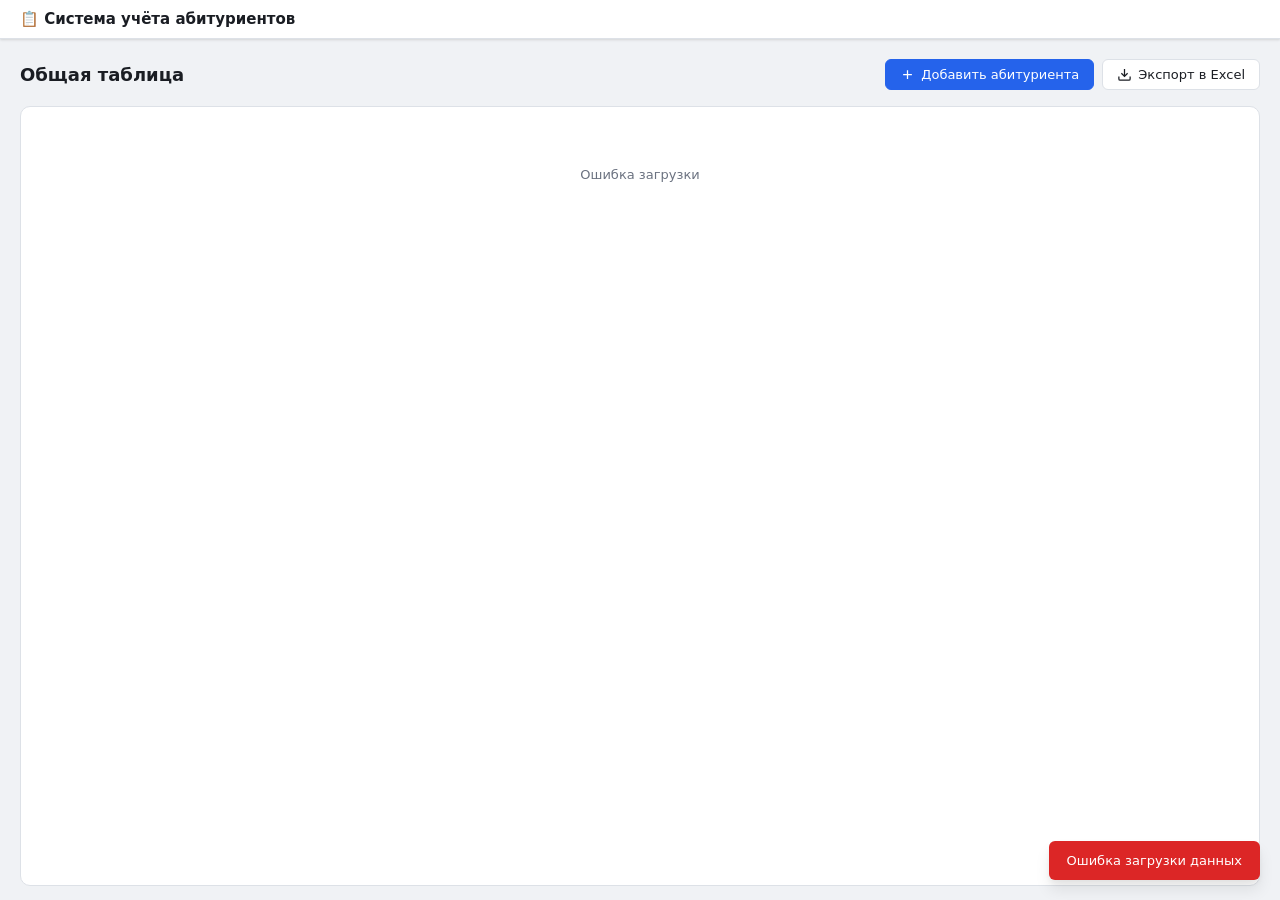
==== templates/index.html @ fa6f6f57 "new_proj" ====
<!DOCTYPE html>
<html lang="ru">
<head>
  <meta charset="UTF-8">
  <title>Общая таблица</title>
  <link rel="stylesheet" href="/static/css/style.css">
  <style>
    .page-header {
      display: flex;
      align-items: center;
      justify-content: space-between;
      margin-bottom: 16px;
    }
    .page-header h1 { font-size: 18px; font-weight: 700; }
    .table-container { height: calc(100vh - 120px); }
    .table-wrapper { height: 100%; }
    .action-cell { display: flex; gap: 6px; }
    td.action-cell { max-width: none; }
  </style>
</head>
<body>
<div class="app-wrapper">
  <div class="topbar">
    <span class="topbar-title">📋 Система учёта абитуриентов</span>
  </div>
  <div class="page-content">
    <div class="page-header">
      <h1>Общая таблица</h1>
      <div class="btn-toolbar">
        <button class="btn btn-primary" onclick="addApplicant()">
          <svg viewBox="0 0 24 24" fill="none" stroke="currentColor" stroke-width="2"><path d="M12 5v14M5 12h14"/></svg>
          Добавить абитуриента
        </button>
        <button class="btn btn-secondary" onclick="exportExcel()">
          <svg viewBox="0 0 24 24" fill="none" stroke="currentColor" stroke-width="2"><path d="M21 15v4a2 2 0 01-2 2H5a2 2 0 01-2-2v-4M7 10l5 5 5-5M12 15V3"/></svg>
          Экспорт в Excel
        </button>
      </div>
    </div>

    <div class="table-container">
      <div class="table-wrapper" id="table-wrapper">
        <div class="loading"><div class="spinner"></div>Загрузка...</div>
      </div>
    </div>
  </div>
</div>

<div id="toast-container" class="toast-container"></div>

<script src="/static/js/utils.js"></script>
<script>
let applicants = [];
let sortCol = null, sortDir = 1;

const columns = [
  { key: 'last_name_ru',           label: 'Фамилия (рус)' },
  { key: 'first_name_ru',          label: 'Имя (рус)' },
  { key: 'last_name_cn',           label: 'Фамилия (кит)' },
  { key: 'first_name_cn',          label: 'Имя (кит)' },
  { key: 'specialization_code',    label: 'Код специализации' },
  { key: 'specialization_name',    label: 'Название специализации' },
  { key: 'email',                  label: 'Email' },
  { key: 'password',               label: 'Пароль' },
  { key: 'snils',                  label: 'СНИЛС' },
  { key: 'passport_number',        label: 'Номер паспорта' },
  { key: 'passport_expiry',        label: 'Срок паспорта' },
  { key: 'passport_issued_by',     label: 'Кем выдан' },
  { key: 'education_type',         label: 'Тип образования' },
  { key: 'doc1_number',            label: 'Документ 1' },
  { key: 'doc2_number',            label: 'Документ 2' },
  { key: 'partner',                label: 'Партнёр' },
];

async function loadApplicants() {
  try {
    applicants = await apiGet('/api/applicants');
    renderTable();
  } catch (e) {
    showToast('Ошибка загрузки данных', 'error');
    document.getElementById('table-wrapper').innerHTML = '<div class="loading">Ошибка загрузки</div>';
  }
}

function renderTable() {
  const wrapper = document.getElementById('table-wrapper');
  let rows = [...applicants];

  if (sortCol) {
    rows.sort((a, b) => {
      const av = (a[sortCol] || '').toString();
      const bv = (b[sortCol] || '').toString();
      return av.localeCompare(bv, 'ru') * sortDir;
    });
  }

  const thead = `<thead><tr>
    ${columns.map(c => `<th class="sortable" onclick="setSort('${c.key}')" data-col="${c.key}">
      ${c.label}${sortCol === c.key ? (sortDir === 1 ? ' ↑' : ' ↓') : ''}
    </th>`).join('')}
    <th>Действия</th>
  </tr></thead>`;

  const tbody = rows.length === 0
    ? `<tbody><tr class="empty-row"><td colspan="${columns.length + 1}">Нет данных. Добавьте первого абитуриента.</td></tr></tbody>`
    : `<tbody>${rows.map(a => `
      <tr onclick="navigate('/applicant/${a.id}')">
        ${columns.map(c => `<td title="${a[c.key] || ''}">${a[c.key] || '—'}</td>`).join('')}
        <td class="action-cell" onclick="event.stopPropagation()">
          <button class="btn btn-sm btn-secondary" onclick="navigate('/applicant/${a.id}')">Открыть</button>
          <button class="btn btn-sm btn-danger" onclick="deleteApplicant(${a.id})">Удалить</button>
        </td>
      </tr>`).join('')}
    </tbody>`;

  wrapper.innerHTML = `<table>${thead}${tbody}</table>`;
}

function setSort(col) {
  if (sortCol === col) sortDir *= -1;
  else { sortCol = col; sortDir = 1; }
  renderTable();
}

async function addApplicant() {
  try {
    const res = await apiPost('/api/applicants', {});
    showToast('Абитуриент создан', 'success');
    navigate(`/applicant/${res.id}`);
  } catch (e) {
    showToast('Ошибка создания', 'error');
  }
}

async function deleteApplicant(id) {
  if (!confirm('Удалить этого абитуриента?')) return;
  try {
    await apiDelete(`/api/applicants/${id}`);
    showToast('Удалено', 'success');
    loadApplicants();
  } catch (e) {
    showToast('Ошибка удаления', 'error');
  }
}

function exportExcel() {
  window.location.href = '/api/export/applicants';
  showToast('Скачивание Excel...', 'info');
}

loadApplicants();
</script>
</body>
</html>
---- static/css/style.css ----
/* ─── Reset & Base ──────────────────────────────────────────────────────────── */
*, *::before, *::after { box-sizing: border-box; margin: 0; padding: 0; }

:root {
  --bg: #f0f2f5;
  --surface: #ffffff;
  --surface2: #f8f9fa;
  --border: #dde1e7;
  --border-focus: #4a7fd4;
  --text: #1a1d23;
  --text-muted: #6b7280;
  --accent: #2563eb;
  --accent-hover: #1d4ed8;
  --accent-active: #1e3a8a;
  --danger: #dc2626;
  --success: #16a34a;
  --warning: #d97706;
  --shadow: 0 1px 3px rgba(0,0,0,0.08), 0 1px 2px rgba(0,0,0,0.06);
  --shadow-md: 0 4px 6px rgba(0,0,0,0.07), 0 2px 4px rgba(0,0,0,0.06);
  --shadow-lg: 0 10px 15px rgba(0,0,0,0.08), 0 4px 6px rgba(0,0,0,0.05);
  --radius: 6px;
  --radius-lg: 10px;
  --font: 'Segoe UI', system-ui, -apple-system, sans-serif;
  --transition: 150ms ease;
}

html, body {
  font-family: var(--font);
  font-size: 14px;
  color: var(--text);
  background: var(--bg);
  height: 100%;
  overflow: hidden;
}

/* ─── Layout ─────────────────────────────────────────────────────────────────── */
.app-wrapper {
  display: flex;
  flex-direction: column;
  height: 100vh;
  overflow: hidden;
}

.topbar {
  display: flex;
  align-items: center;
  gap: 12px;
  padding: 10px 20px;
  background: var(--surface);
  border-bottom: 1px solid var(--border);
  box-shadow: var(--shadow);
  flex-shrink: 0;
  z-index: 10;
}

.topbar-title {
  font-size: 15px;
  font-weight: 600;
  color: var(--text);
}

.topbar-back {
  display: flex;
  align-items: center;
  gap: 6px;
  color: var(--accent);
  cursor: pointer;
  font-size: 13px;
  font-weight: 500;
  text-decoration: none;
  transition: color var(--transition);
}
.topbar-back:hover { color: var(--accent-hover); }
.topbar-back svg { width: 16px; height: 16px; }

.page-content {
  flex: 1;
  overflow: auto;
  padding: 20px;
}

/* ─── Buttons ────────────────────────────────────────────────────────────────── */
.btn {
  display: inline-flex;
  align-items: center;
  gap: 6px;
  padding: 7px 14px;
  border-radius: var(--radius);
  border: 1px solid transparent;
  font-family: var(--font);
  font-size: 13px;
  font-weight: 500;
  cursor: pointer;
  transition: background var(--transition), color var(--transition),
              border-color var(--transition), box-shadow var(--transition),
              transform var(--transition);
  white-space: nowrap;
  user-select: none;
}
.btn:active { transform: translateY(1px); }
.btn svg { width: 15px; height: 15px; }

.btn-primary {
  background: var(--accent);
  color: #fff;
  border-color: var(--accent);
}
.btn-primary:hover { background: var(--accent-hover); border-color: var(--accent-hover); }
.btn-primary:active { background: var(--accent-active); }

.btn-secondary {
  background: var(--surface);
  color: var(--text);
  border-color: var(--border);
}
.btn-secondary:hover { background: var(--surface2); border-color: #c5cad2; }
.btn-secondary:active { background: #e8eaed; }

.btn-danger {
  background: var(--surface);
  color: var(--danger);
  border-color: #fca5a5;
}
.btn-danger:hover { background: #fef2f2; border-color: var(--danger); }

.btn-sm { padding: 4px 10px; font-size: 12px; }
.btn-lg { padding: 10px 20px; font-size: 14px; }

.btn-toolbar {
  display: flex;
  gap: 8px;
  align-items: center;
  flex-wrap: wrap;
}

/* ─── Forms ──────────────────────────────────────────────────────────────────── */
.form-group {
  display: flex;
  flex-direction: column;
  gap: 5px;
}

.form-label {
  font-size: 12px;
  font-weight: 500;
  color: var(--text-muted);
  text-transform: uppercase;
  letter-spacing: 0.04em;
}

.form-control {
  padding: 7px 10px;
  border: 1px solid var(--border);
  border-radius: var(--radius);
  font-family: var(--font);
  font-size: 13px;
  color: var(--text);
  background: var(--surface);
  transition: border-color var(--transition), box-shadow var(--transition);
  width: 100%;
}
.form-control:focus {
  outline: none;
  border-color: var(--border-focus);
  box-shadow: 0 0 0 3px rgba(74, 127, 212, 0.15);
}
.form-control::placeholder { color: #adb5bd; }

select.form-control {
  cursor: pointer;
  appearance: none;
  background-image: url("data:image/svg+xml,%3Csvg xmlns='http://www.w3.org/2000/svg' width='12' height='8' viewBox='0 0 12 8'%3E%3Cpath d='M1 1l5 5 5-5' stroke='%236b7280' stroke-width='1.5' fill='none' stroke-linecap='round'/%3E%3C/svg%3E");
  background-repeat: no-repeat;
  background-position: right 10px center;
  padding-right: 30px;
}

/* ─── Cards ──────────────────────────────────────────────────────────────────── */
.card {
  background: var(--surface);
  border: 1px solid var(--border);
  border-radius: var(--radius-lg);
  box-shadow: var(--shadow);
}

.card-header {
  padding: 14px 20px;
  border-bottom: 1px solid var(--border);
  display: flex;
  align-items: center;
  justify-content: space-between;
  gap: 12px;
}

.card-title {
  font-size: 14px;
  font-weight: 600;
}

.card-body {
  padding: 20px;
}

/* ─── Table ──────────────────────────────────────────────────────────────────── */
.table-wrapper {
  overflow: auto;
  border-radius: var(--radius-lg);
  border: 1px solid var(--border);
  background: var(--surface);
}

table {
  width: 100%;
  border-collapse: collapse;
  font-size: 13px;
  min-width: 1200px;
}

thead th {
  background: var(--surface2);
  padding: 10px 12px;
  text-align: left;
  font-weight: 600;
  font-size: 12px;
  color: var(--text-muted);
  text-transform: uppercase;
  letter-spacing: 0.04em;
  border-bottom: 1px solid var(--border);
  white-space: nowrap;
  position: sticky;
  top: 0;
  z-index: 1;
}

thead th.sortable {
  cursor: pointer;
  user-select: none;
}
thead th.sortable:hover { background: #eef0f3; }

tbody tr {
  border-bottom: 1px solid #f0f2f5;
  cursor: pointer;
  transition: background var(--transition);
}
tbody tr:hover { background: #f5f7fa; }
tbody tr:last-child { border-bottom: none; }
tbody tr.selected { background: #eff6ff; }

tbody td {
  padding: 10px 12px;
  color: var(--text);
  max-width: 180px;
  overflow: hidden;
  text-overflow: ellipsis;
  white-space: nowrap;
}

.empty-row td {
  text-align: center;
  color: var(--text-muted);
  padding: 40px;
  cursor: default;
}

/* ─── Photo / Scan Placeholder ───────────────────────────────────────────────── */
.photo-placeholder {
  width: 160px;
  height: 200px;
  border: 2px dashed var(--border);
  border-radius: var(--radius-lg);
  display: flex;
  align-items: center;
  justify-content: center;
  background: var(--surface2);
  overflow: hidden;
  position: relative;
}
.photo-placeholder img {
  width: 100%;
  height: 100%;
  object-fit: cover;
}
.photo-placeholder .placeholder-icon {
  display: flex;
  flex-direction: column;
  align-items: center;
  gap: 8px;
  color: var(--text-muted);
  font-size: 11px;
}
.photo-placeholder .placeholder-icon svg {
  width: 40px;
  height: 40px;
  color: #c5cad2;
}

.scan-placeholder {
  width: 100%;
  aspect-ratio: 3/4;
  min-height: 160px;
  border: 2px dashed var(--border);
  border-radius: var(--radius);
  display: flex;
  align-items: center;
  justify-content: center;
  background: var(--surface2);
  overflow: hidden;
  cursor: pointer;
  transition: border-color var(--transition), background var(--transition);
  position: relative;
}
.scan-placeholder:hover { border-color: var(--accent); background: #eff6ff; }
.scan-placeholder img {
  width: 100%;
  height: 100%;
  object-fit: cover;
}
.scan-placeholder .placeholder-icon {
  display: flex;
  flex-direction: column;
  align-items: center;
  gap: 6px;
  color: var(--text-muted);
  font-size: 11px;
  text-align: center;
  padding: 10px;
}
.scan-placeholder .placeholder-icon svg {
  width: 30px;
  height: 30px;
  color: #c5cad2;
}

/* ─── Notifications ──────────────────────────────────────────────────────────── */
.toast-container {
  position: fixed;
  bottom: 20px;
  right: 20px;
  display: flex;
  flex-direction: column;
  gap: 8px;
  z-index: 9999;
}

.toast {
  padding: 12px 18px;
  border-radius: var(--radius);
  font-size: 13px;
  font-weight: 500;
  color: #fff;
  box-shadow: var(--shadow-lg);
  animation: slideIn 0.2s ease;
  max-width: 320px;
}
.toast.success { background: var(--success); }
.toast.error { background: var(--danger); }
.toast.info { background: var(--accent); }

@keyframes slideIn {
  from { opacity: 0; transform: translateX(20px); }
  to { opacity: 1; transform: translateX(0); }
}

/* ─── Loading ────────────────────────────────────────────────────────────────── */
.loading {
  display: flex;
  align-items: center;
  justify-content: center;
  padding: 60px;
  color: var(--text-muted);
  font-size: 13px;
  gap: 10px;
}
.spinner {
  width: 18px;
  height: 18px;
  border: 2px solid var(--border);
  border-top-color: var(--accent);
  border-radius: 50%;
  animation: spin 0.7s linear infinite;
}
@keyframes spin { to { transform: rotate(360deg); } }

/* ─── Two-column layout ──────────────────────────────────────────────────────── */
.cols-2 {
  display: grid;
  grid-template-columns: 1fr 1fr;
  gap: 32px;
}

.section-header {
  font-size: 12px;
  font-weight: 600;
  color: var(--text-muted);
  text-transform: uppercase;
  letter-spacing: 0.06em;
  padding-bottom: 12px;
  border-bottom: 1px solid var(--border);
  margin-bottom: 16px;
}

.form-grid {
  display: grid;
  grid-template-columns: 1fr 1fr;
  gap: 12px;
}

.form-grid.single { grid-template-columns: 1fr; }

/* ─── Docs grid ──────────────────────────────────────────────────────────────── */
.docs-grid {
  display: grid;
  grid-template-columns: repeat(5, 1fr);
  gap: 16px;
}

.doc-column {
  display: flex;
  flex-direction: column;
  gap: 8px;
}

.doc-column-title {
  font-size: 11px;
  font-weight: 600;
  color: var(--text-muted);
  text-transform: uppercase;
  letter-spacing: 0.04em;
  text-align: center;
  padding: 8px 4px;
  border-bottom: 2px solid var(--accent);
  margin-bottom: 4px;
}

.lang-section {
  margin-bottom: 12px;
}

.lang-label {
  font-size: 11px;
  font-weight: 600;
  color: var(--accent);
  margin-bottom: 8px;
  text-transform: uppercase;
  letter-spacing: 0.04em;
}

/* ─── Scrollbar ──────────────────────────────────────────────────────────────── */
::-webkit-scrollbar { width: 6px; height: 6px; }
::-webkit-scrollbar-track { background: transparent; }
::-webkit-scrollbar-thumb { background: #c5cad2; border-radius: 3px; }
::-webkit-scrollbar-thumb:hover { background: #9ca3af; }

/* ─── Misc ───────────────────────────────────────────────────────────────────── */
.divider {
  height: 1px;
  background: var(--border);
  margin: 16px 0;
}

.text-muted { color: var(--text-muted); }
.text-sm { font-size: 12px; }

.badge {
  display: inline-flex;
  align-items: center;
  padding: 2px 8px;
  border-radius: 20px;
  font-size: 11px;
  font-weight: 600;
}
.badge-blue { background: #dbeafe; color: #1d4ed8; }
.badge-green { background: #dcfce7; color: #15803d; }

input[type="file"] { display: none; }
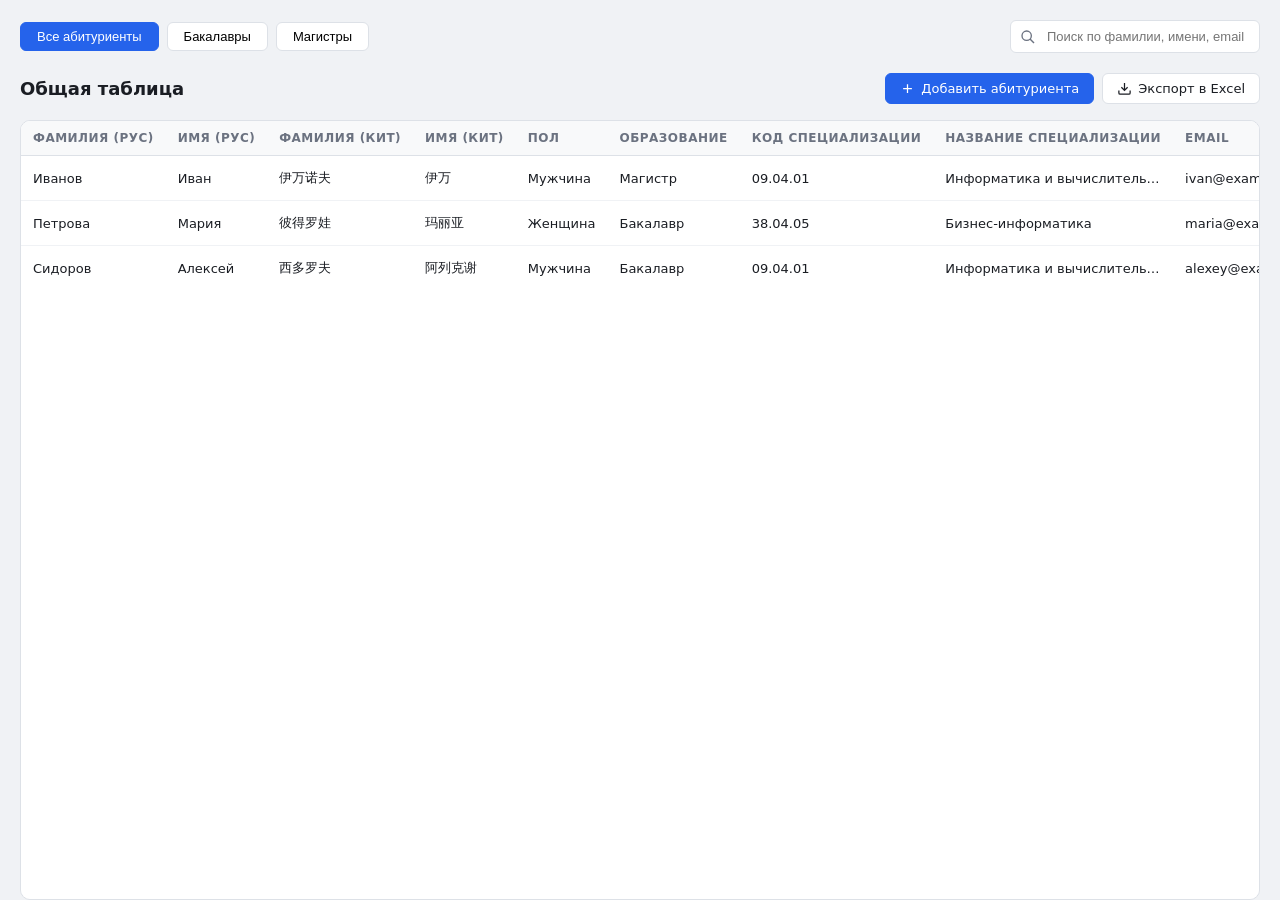
==== commit 4c92d8c3: "Добавлены фильтрация по образованию и поиск по имени, фамилии, электронной почте на страницу с общей" ====
--- a/templates/index.html
+++ b/templates/index.html
@@ -12,18 +12,28 @@
       margin-bottom: 16px;
     }
     .page-header h1 { font-size: 18px; font-weight: 700; }
-    .table-container { height: calc(100vh - 120px); }
-    .table-wrapper { height: 100%; }
+    .table-wrapper { height: calc(100vh - 120px); }
     .action-cell { display: flex; gap: 6px; }
     td.action-cell { max-width: none; }
   </style>
 </head>
 <body>
 <div class="app-wrapper">
-  <div class="topbar">
-    <span class="topbar-title">📋 Система учёта абитуриентов</span>
-  </div>
   <div class="page-content">
+    <div class="table-controls">
+      <div class="filter-tabs">
+        <button class="filter-tab active" data-filter="all">Все абитуриенты</button>
+        <button class="filter-tab" data-filter="bachelor">Бакалавры</button>
+        <button class="filter-tab" data-filter="master">Магистры</button>
+      </div>
+      <div class="search-box">
+        <svg class="search-icon" viewBox="0 0 24 24" fill="none" stroke="currentColor" stroke-width="2">
+          <circle cx="10" cy="10" r="7"/>
+          <line x1="15" y1="15" x2="21" y2="21"/>
+        </svg>
+        <input type="text" id="searchInput" placeholder="Поиск по фамилии, имени, email" class="search-input">
+      </div>
+    </div>
     <div class="page-header">
       <h1>Общая таблица</h1>
       <div class="btn-toolbar">
@@ -37,12 +47,9 @@
         </button>
       </div>
     </div>
-
-    <div class="table-container">
       <div class="table-wrapper" id="table-wrapper">
         <div class="loading"><div class="spinner"></div>Загрузка...</div>
       </div>
-    </div>
   </div>
 </div>
 
@@ -50,6 +57,9 @@
 
 <script src="/static/js/utils.js"></script>
 <script>
+let currentFilter = 'all';  // 'all', 'bachelor', 'master'
+let searchQuery = '';
+
 let applicants = [];
 let sortCol = null, sortDir = 1;
 
@@ -58,6 +68,8 @@
   { key: 'first_name_ru',          label: 'Имя (рус)' },
   { key: 'last_name_cn',           label: 'Фамилия (кит)' },
   { key: 'first_name_cn',          label: 'Имя (кит)' },
+  { key: 'gender',                 label: 'Пол' },
+  { key: 'education',         label: 'Образование' },
   { key: 'specialization_code',    label: 'Код специализации' },
   { key: 'specialization_name',    label: 'Название специализации' },
   { key: 'email',                  label: 'Email' },
@@ -66,7 +78,6 @@
   { key: 'passport_number',        label: 'Номер паспорта' },
   { key: 'passport_expiry',        label: 'Срок паспорта' },
   { key: 'passport_issued_by',     label: 'Кем выдан' },
-  { key: 'education_type',         label: 'Тип образования' },
   { key: 'doc1_number',            label: 'Документ 1' },
   { key: 'doc2_number',            label: 'Документ 2' },
   { key: 'partner',                label: 'Партнёр' },
@@ -82,10 +93,30 @@
   }
 }
 
+function filterApplicants(applicants) {
+  let filtered = [...applicants];
+  if (currentFilter == 'bachelor') {
+    filtered = filtered.filter(a => a.education == 'Бакалавр');
+  } else if (currentFilter == 'master') {
+    filtered = filtered.filter(a => a.education == 'Магистр');
+  }
+  if (searchQuery.trim()) {
+    const query = searchQuery.toLowerCase().trim();
+    filtered = filtered.filter(a => (
+      (a.last_name_ru && a.last_name_ru.toLowerCase().includes(query)) ||
+      (a.last_name_cn && a.last_name_cn.toLowerCase().includes(query)) ||
+      (a.first_name_ru && a.first_name_ru.toLowerCase().includes(query)) ||
+      (a.first_name_cn && a.first_name_cn.toLowerCase().includes(query)) ||
+      (a.email && a.email.toLowerCase().includes(query))
+    ));
+  }
+  return filtered;
+}
+
 function renderTable() {
   const wrapper = document.getElementById('table-wrapper');
-  let rows = [...applicants];
-
+  let filtered = filterApplicants(applicants);
+  let rows = [...filtered];
   if (sortCol) {
     rows.sort((a, b) => {
       const av = (a[sortCol] || '').toString();
@@ -102,7 +133,7 @@
   </tr></thead>`;
 
   const tbody = rows.length === 0
-    ? `<tbody><tr class="empty-row"><td colspan="${columns.length + 1}">Нет данных. Добавьте первого абитуриента.</td></tr></tbody>`
+    ? `<tbody><tr class="empty-row"><td colspan="${columns.length + 1}">Данные не найдены.</td></tr></tbody>`
     : `<tbody>${rows.map(a => `
       <tr onclick="navigate('/applicant/${a.id}')">
         ${columns.map(c => `<td title="${a[c.key] || ''}">${a[c.key] || '—'}</td>`).join('')}
@@ -116,6 +147,27 @@
   wrapper.innerHTML = `<table>${thead}${tbody}</table>`;
 }
 
+function initFilters() {
+  const tabs = document.querySelectorAll('.filter-tab');
+  if (tabs.length) {
+    tabs.forEach(tab => {
+      tab.addEventListener('click', () => {
+        tabs.forEach(tab => tab.classList.remove('active'));
+        tab.classList.add('active');
+        currentFilter = tab.dataset.filter;
+        renderTable();
+      });
+    });
+  }
+  const searchInput = document.getElementById('searchInput');
+  if (searchInput) {
+    searchInput.addEventListener('input', (e) => {
+      searchQuery = e.target.value;
+      renderTable();
+    });
+  }
+}
+
 function setSort(col) {
   if (sortCol === col) sortDir *= -1;
   else { sortCol = col; sortDir = 1; }
@@ -149,6 +201,7 @@
 }
 
 loadApplicants();
+initFilters();
 </script>
 </body>
-</html>
+</html>
--- a/static/css/style.css
+++ b/static/css/style.css
@@ -201,7 +201,72 @@
   padding: 20px;
 }
 
-/* ─── Table ──────────────────────────────────────────────────────────────────── */
+/* ###Above table### */
+.table-controls {
+  display: flex;
+  justify-content: space-between;
+  align-items: center;
+  margin-bottom: 20px;
+  flex-wrap: wrap;
+  gap: 16px;
+}
+
+.filter-tabs {
+  display: flex;
+  gap: 8px;
+}
+
+.filter-tab {
+  padding: 6px 16px;
+  border: 1px solid var(--border);
+  border-radius: var(--radius);
+  background: var(--surface);
+  cursor: pointer;
+  font-size: 13px;
+  transition: all var(--transition);
+}
+
+.filter-tab.active {
+  background: var(--accent);
+  color: #fff;
+  border-color: var(--accent);
+}
+
+.filter-tab:hover:not(.active) {
+  background: var(--surface2);
+}
+
+.search-box {
+  position: relative;
+  display: flex;
+  align-items: center;
+}
+
+.search-icon {
+  position: absolute;
+  left: 10px;
+  width: 16px;
+  height: 16px;
+  color: var(--text-muted);
+  pointer-events: none;
+}
+
+.search-input {
+  padding: 8px 12px 8px 36px;
+  border: 1px solid var(--border);
+  border-radius: var(--radius);
+  width: 250px;
+  font-size: 13px;
+  transition: border-color var(--transition);
+}
+
+.search-input:focus {
+  outline: none;
+  border-color: var(--accent);
+}
+/* ###Above table### */
+
+/* ###Table### */
 .table-wrapper {
   overflow: auto;
   border-radius: var(--radius-lg);
@@ -245,7 +310,6 @@
 }
 tbody tr:hover { background: #f5f7fa; }
 tbody tr:last-child { border-bottom: none; }
-tbody tr.selected { background: #eff6ff; }
 
 tbody td {
   padding: 10px 12px;
@@ -262,6 +326,7 @@
   padding: 40px;
   cursor: default;
 }
+/* ###Table### */
 
 /* ─── Photo / Scan Placeholder ───────────────────────────────────────────────── */
 .photo-placeholder {
@@ -394,10 +459,12 @@
   font-weight: 600;
   color: var(--text-muted);
   text-transform: uppercase;
-  letter-spacing: 0.06em;
-  padding-bottom: 12px;
-  border-bottom: 1px solid var(--border);
-  margin-bottom: 16px;
+  letter-spacing: 0.04em;
+  text-align: right;
+  padding: 8px 4px;
+  border-bottom: 2px solid var(--accent);
+  margin-bottom: 4px;
+  margin-bottom: 12px;
 }
 
 .form-grid {
@@ -473,4 +540,4 @@
 .badge-blue { background: #dbeafe; color: #1d4ed8; }
 .badge-green { background: #dcfce7; color: #15803d; }
 
-input[type="file"] { display: none; }
+input[type="file"] { display: none; }
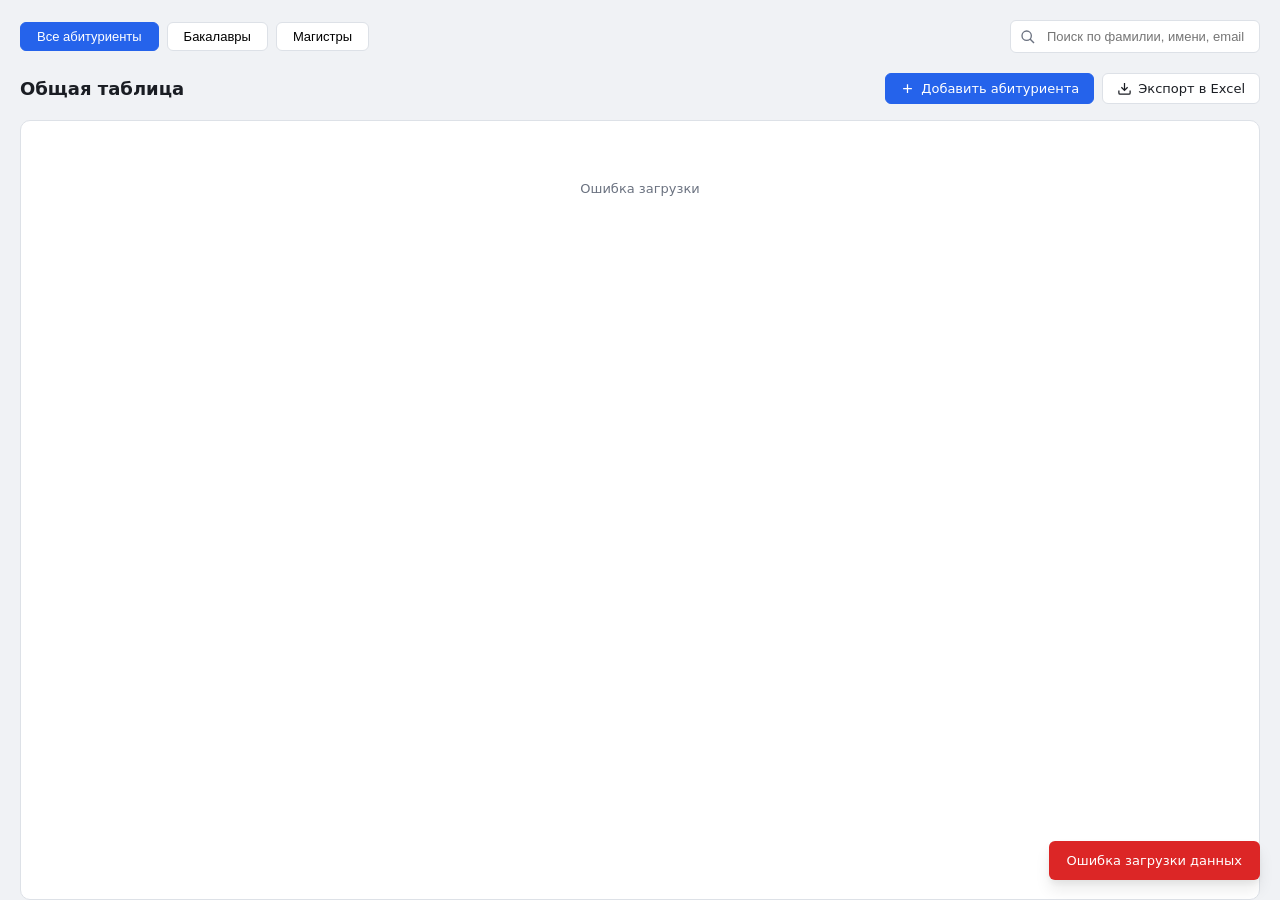
==== commit c42330cf: "Изменён механизм загрузки фото, а также отображения данных на страницах абитуриента (отображение и р" ====
--- a/templates/index.html
+++ b/templates/index.html
@@ -57,7 +57,7 @@
 
 <script src="/static/js/utils.js"></script>
 <script>
-let currentFilter = 'all';  // 'all', 'bachelor', 'master'
+let currentFilter = 'all';
 let searchQuery = '';
 
 let applicants = [];
@@ -93,6 +93,27 @@
   }
 }
 
+function getDocumentLabels() {
+  if (currentFilter === 'bachelor') {
+    return { doc1: 'Аттестат', doc2: 'Свидетельство об оценках' };
+  } else if (currentFilter === 'master') {
+    return { doc1: 'Диплом', doc2: 'Диплом бакалавра' };
+  } else {
+    return { doc1: 'Аттестат / Диплом', doc2: 'Свидетельство / Диплом бакалавра' };
+  }
+}
+
+function updateColumnLabels() {
+  const labels = getDocumentLabels();
+  const headers = document.querySelectorAll("thead th");
+  if (headers.length) {
+    const doc1Index = columns.findIndex(c => c.key === 'doc1_number');
+    const doc2Index = columns.findIndex(c => c.key === 'doc2_number');
+    if (headers[doc1Index]) headers[doc1Index].textContent = labels.doc1;
+    if (headers[doc2Index]) headers[doc2Index].textContent = labels.doc2;
+  }
+}
+
 function filterApplicants(applicants) {
   let filtered = [...applicants];
   if (currentFilter == 'bachelor') {
@@ -125,8 +146,19 @@
     });
   }
 
+  const labels = getDocumentLabels();
+
+  const dynamicColumns = columns.map(c => {
+    if (c.key == 'doc1_number') {
+      return { ...c, label: labels.doc1};
+    } else if (c.key === 'doc2_number') {
+      return { ...c, label: labels.doc2 };
+    }
+    return c;
+  });
+
   const thead = `<thead><tr>
-    ${columns.map(c => `<th class="sortable" onclick="setSort('${c.key}')" data-col="${c.key}">
+    ${dynamicColumns.map(c => `<th class="sortable" onclick="setSort('${c.key}')" data-col="${c.key}">
       ${c.label}${sortCol === c.key ? (sortDir === 1 ? ' ↑' : ' ↓') : ''}
     </th>`).join('')}
     <th>Действия</th>
--- a/static/css/style.css
+++ b/static/css/style.css
@@ -3,8 +3,8 @@
 
 :root {
   --bg: #f0f2f5;
-  --surface: #ffffff;
-  --surface2: #f8f9fa;
+  --surface-light: #ffffff;
+  --surface-dark: #f8f9fa;
   --border: #dde1e7;
   --border-focus: #4a7fd4;
   --text: #1a1d23;
@@ -13,6 +13,8 @@
   --accent-hover: #1d4ed8;
   --accent-active: #1e3a8a;
   --danger: #dc2626;
+  --danger-hover: #ff9a9a;
+  --danger-active: #fa8888;
   --success: #16a34a;
   --warning: #d97706;
   --shadow: 0 1px 3px rgba(0,0,0,0.08), 0 1px 2px rgba(0,0,0,0.06);
@@ -46,7 +48,7 @@
   align-items: center;
   gap: 12px;
   padding: 10px 20px;
-  background: var(--surface);
+  background: var(--surface-light);
   border-bottom: 1px solid var(--border);
   box-shadow: var(--shadow);
   flex-shrink: 0;
@@ -79,7 +81,7 @@
   padding: 20px;
 }
 
-/* ─── Buttons ────────────────────────────────────────────────────────────────── */
+/* ###Buttons### */
 .btn {
   display: inline-flex;
   align-items: center;
@@ -98,33 +100,31 @@
   user-select: none;
 }
 .btn:active { transform: translateY(1px); }
-.btn svg { width: 15px; height: 15px; }
+.btn svg {flex-shrink: 0; width: 15px; height: 15px; }
 
 .btn-primary {
   background: var(--accent);
-  color: #fff;
+  color: var(--surface-light);
   border-color: var(--accent);
 }
 .btn-primary:hover { background: var(--accent-hover); border-color: var(--accent-hover); }
 .btn-primary:active { background: var(--accent-active); }
 
 .btn-secondary {
-  background: var(--surface);
+  background: var(--surface-light);
   color: var(--text);
   border-color: var(--border);
 }
-.btn-secondary:hover { background: var(--surface2); border-color: #c5cad2; }
+.btn-secondary:hover { background: var(--surface-dark); border-color: #c5cad2; }
 .btn-secondary:active { background: #e8eaed; }
 
 .btn-danger {
-  background: var(--surface);
+  background: var(--surface-light);
   color: var(--danger);
-  border-color: #fca5a5;
-}
-.btn-danger:hover { background: #fef2f2; border-color: var(--danger); }
-
-.btn-sm { padding: 4px 10px; font-size: 12px; }
-.btn-lg { padding: 10px 20px; font-size: 14px; }
+  border-color: var(--danger-hover);
+}
+.btn-danger:hover { background: var(--surface-dark); border-color: var(--danger); }
+.btn-danger:active {background: var(--danger-active);}
 
 .btn-toolbar {
   display: flex;
@@ -132,6 +132,7 @@
   align-items: center;
   flex-wrap: wrap;
 }
+/* ###Buttons### */
 
 /* ─── Forms ──────────────────────────────────────────────────────────────────── */
 .form-group {
@@ -155,7 +156,7 @@
   font-family: var(--font);
   font-size: 13px;
   color: var(--text);
-  background: var(--surface);
+  background: var(--surface-light);
   transition: border-color var(--transition), box-shadow var(--transition);
   width: 100%;
 }
@@ -175,31 +176,52 @@
   padding-right: 30px;
 }
 
-/* ─── Cards ──────────────────────────────────────────────────────────────────── */
+/* ###Cards### */
 .card {
-  background: var(--surface);
+  background: var(--surface-light);
   border: 1px solid var(--border);
   border-radius: var(--radius-lg);
   box-shadow: var(--shadow);
-}
-
-.card-header {
-  padding: 14px 20px;
-  border-bottom: 1px solid var(--border);
-  display: flex;
-  align-items: center;
-  justify-content: space-between;
-  gap: 12px;
-}
-
-.card-title {
-  font-size: 14px;
-  font-weight: 600;
-}
-
-.card-body {
-  padding: 20px;
-}
+  padding: 24px;
+}
+.fields-section { margin-bottom: 24px; }
+.field-row {
+  display: flex;
+  flex-direction: column;
+  gap: 4px;
+  margin-bottom: 10px;
+}
+.field-value {
+  padding: 7px 10px;
+  background: var(--surface-dark);
+  border: 1px solid var(--border);
+  border-radius: var(--radius);
+  font-size: 13px;
+  min-height: 34px;
+  color: var(--text);
+}
+.field-value.empty { color: var(--text-muted); font-style: italic; }
+.radio-group {
+  display: flex;
+  gap: 16px;
+  align-items: center;
+  padding: 7px 10px;
+  background: var(--surface-dark);
+  border: 1px solid var(--border);
+  border-radius: var(--radius);
+  min-height: 34px;
+}
+.radio-group label {
+  display: flex;
+  align-items: center;
+  gap: 6px;
+  cursor: pointer;
+}
+.radio-group input {
+  margin: 5px;
+  cursor: pointer;
+}
+/* ###Cards### */
 
 /* ###Above table### */
 .table-controls {
@@ -220,7 +242,7 @@
   padding: 6px 16px;
   border: 1px solid var(--border);
   border-radius: var(--radius);
-  background: var(--surface);
+  background: var(--surface-light);
   cursor: pointer;
   font-size: 13px;
   transition: all var(--transition);
@@ -228,12 +250,12 @@
 
 .filter-tab.active {
   background: var(--accent);
-  color: #fff;
+  color: var(--surface-light);
   border-color: var(--accent);
 }
 
 .filter-tab:hover:not(.active) {
-  background: var(--surface2);
+  background: var(--surface-dark);
 }
 
 .search-box {
@@ -271,7 +293,7 @@
   overflow: auto;
   border-radius: var(--radius-lg);
   border: 1px solid var(--border);
-  background: var(--surface);
+  background: var(--surface-light);
 }
 
 table {
@@ -282,7 +304,7 @@
 }
 
 thead th {
-  background: var(--surface2);
+  background: var(--surface-dark);
   padding: 10px 12px;
   text-align: left;
   font-weight: 600;
@@ -308,7 +330,7 @@
   cursor: pointer;
   transition: background var(--transition);
 }
-tbody tr:hover { background: #f5f7fa; }
+tbody tr:hover { background: var(--surface-dark); }
 tbody tr:last-child { border-bottom: none; }
 
 tbody td {
@@ -337,7 +359,7 @@
   display: flex;
   align-items: center;
   justify-content: center;
-  background: var(--surface2);
+  background: var(--surface-dark);
   overflow: hidden;
   position: relative;
 }
@@ -355,6 +377,7 @@
   font-size: 11px;
 }
 .photo-placeholder .placeholder-icon svg {
+  flex-shrink: 0;
   width: 40px;
   height: 40px;
   color: #c5cad2;
@@ -369,7 +392,7 @@
   display: flex;
   align-items: center;
   justify-content: center;
-  background: var(--surface2);
+  background: var(--surface-dark);
   overflow: hidden;
   cursor: pointer;
   transition: border-color var(--transition), background var(--transition);
@@ -392,6 +415,7 @@
   padding: 10px;
 }
 .scan-placeholder .placeholder-icon svg {
+  flex-shrink: 0;
   width: 30px;
   height: 30px;
   color: #c5cad2;
